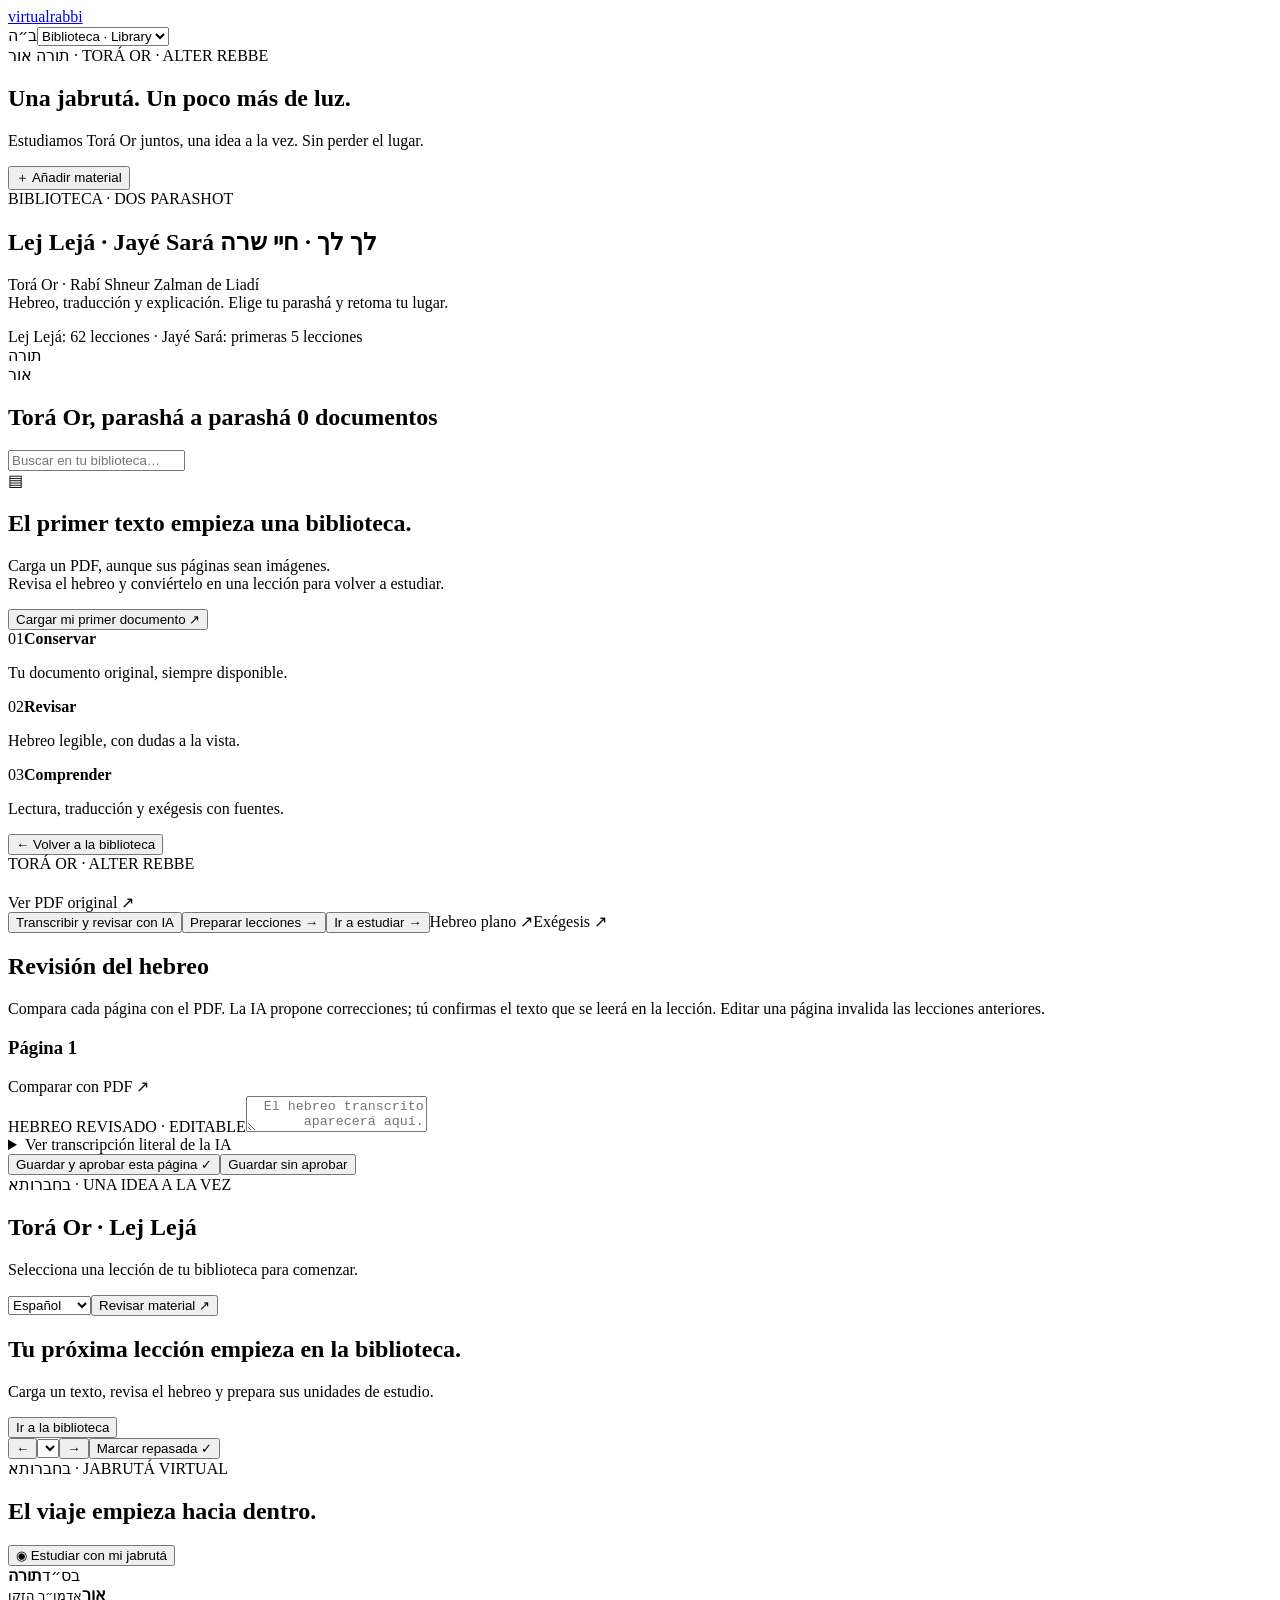
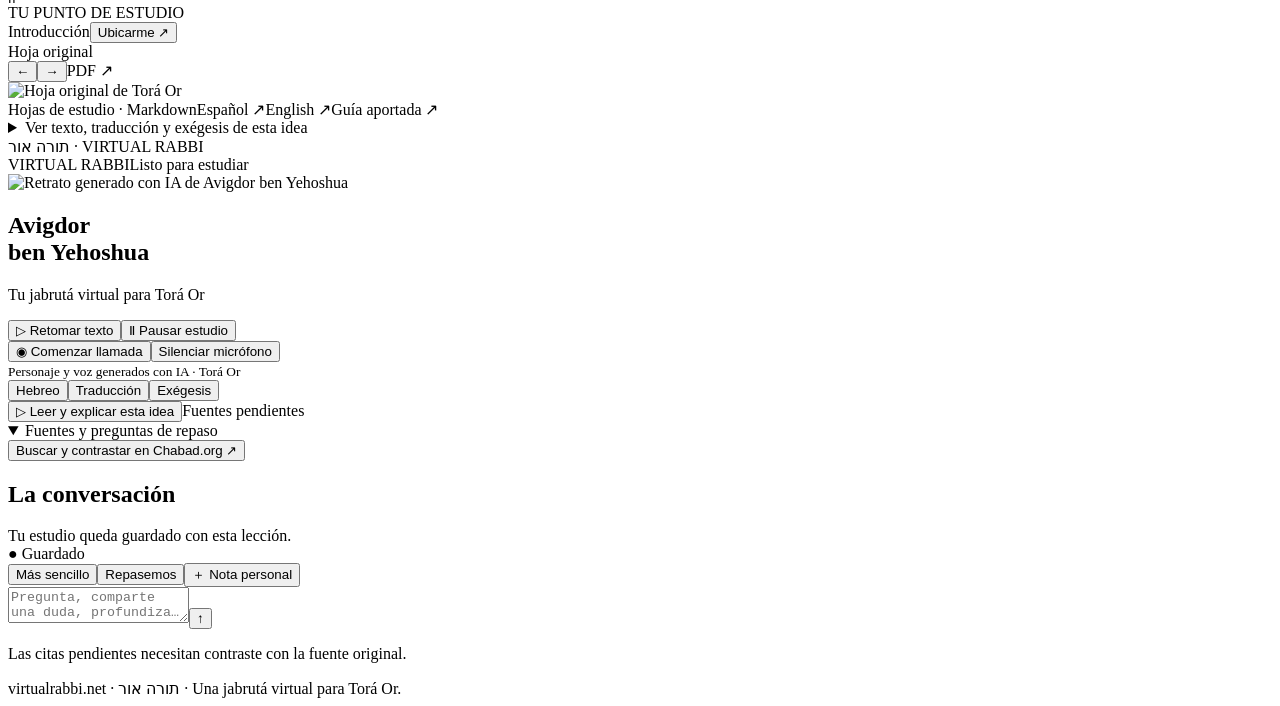
==== web/index.html @ 6c498c5a "Add five Chayei Sarah lessons and resilient continuous voice reading" ====
<!doctype html>
<html lang="es"><head><meta charset="utf-8"><meta name="viewport" content="width=device-width,initial-scale=1"><meta name="theme-color" content="#13253f"><title>Virtual Rabbi · Jabrutá para Torá Or</title><link rel="icon" href="/icon.svg" type="image/svg+xml"><link rel="stylesheet" href="/style.css"><link rel="stylesheet" href="/access.css"><script src="/locale.js"></script><script src="/access.js"></script></head>
<body>

<main>
<header><a class="brand" href="/"><img src="/icon.svg" alt=""><span>virtual<span class="brand-blue">rabbi</span></span></a><div class="header-right"><span lang="he" class="bh">ב״ה</span><select id="parashaSelect" aria-label="Parashá"><option value="">Biblioteca · Library</option></select><span id="languageSlot"></span></div></header>
<section id="libraryView" class="view">
  <div class="page-heading"><div><div class="eyebrow">תורה אור · TORÁ OR · ALTER REBBE</div><h1>Una jabrutá. Un poco más de luz.</h1><p>Estudiamos Torá Or juntos, una idea a la vez. Sin perder el lugar.</p></div><button class="secondary" id="uploadMain">＋ Añadir material</button></div>
  <div class="welcome-card torah-welcome"><div class="mini-orb" aria-hidden="true"></div><div><div class="eyebrow">BIBLIOTECA · DOS PARASHOT</div><h2>Lej Lejá · Jayé Sará <span lang="he" dir="rtl">לך לך · חיי שרה</span></h2><p>Torá Or · Rabí Shneur Zalman de Liadí<br>Hebreo, traducción y explicación. Elige tu parashá y retoma tu lugar.</p><span class="subtle">Lej Lejá: 62 lecciones · Jayé Sará: primeras 5 lecciones</span></div><span class="welcome-he" lang="he" dir="rtl">תורה<br>אור</span></div>
  <div class="section-title"><h2>Torá Or, parashá a parashá <span id="libraryTotal">0 documentos</span></h2><input id="search" type="search" placeholder="Buscar en tu biblioteca…" aria-label="Buscar documentos"></div>
  <div id="documents" class="documents"></div>
  <div class="empty" id="emptyLibrary"><span class="empty-symbol">▤</span><h2>El primer texto empieza una biblioteca.</h2><p>Carga un PDF, aunque sus páginas sean imágenes.<br>Revisa el hebreo y conviértelo en una lección para volver a estudiar.</p><button class="secondary" id="emptyUpload">Cargar mi primer documento <span>↗</span></button></div>
  <div class="workflow"><div><span>01</span><b>Conservar</b><p>Tu documento original, siempre disponible.</p></div><div><span>02</span><b>Revisar</b><p>Hebreo legible, con dudas a la vista.</p></div><div><span>03</span><b>Comprender</b><p>Lectura, traducción y exégesis con fuentes.</p></div></div>
</section>
<section id="documentView" class="view hidden">
  <button class="back-link" id="backLibrary">← Volver a la biblioteca</button>
  <div class="page-heading compact"><div><div class="eyebrow">TORÁ OR · ALTER REBBE</div><h1 id="documentTitle"></h1><p id="documentMeta"></p></div><a class="secondary" id="openPdf" target="_blank">Ver PDF original ↗</a></div>
  <div id="guideSupport" class="notice hidden"></div><div id="docAlert" class="notice hidden" role="status"></div>
  <div class="document-actions"><button class="primary" id="ocrBtn">Transcribir y revisar con IA</button><button class="secondary" id="prepareBtn">Preparar lecciones →</button><button class="secondary" id="openStudyBtn">Ir a estudiar →</button><a id="exportHebrew" class="text-link" target="_blank">Hebreo plano ↗</a><a id="exportExegesis" class="text-link" target="_blank">Exégesis ↗</a></div>
  <div id="reviewArea"><div class="section-title"><h2>Revisión del hebreo</h2><span class="subtle" id="approvalCount"></span></div><p class="helper">Compara cada página con el PDF. La IA propone correcciones; tú confirmas el texto que se leerá en la lección. Editar una página invalida las lecciones anteriores.</p><div class="review-layout"><div id="pageList" class="page-list"></div><div class="review-editor"><div class="review-header"><h3 id="pageTitle">Página 1</h3><a id="pagePdf" target="_blank" class="text-link">Comparar con PDF ↗</a></div><div id="pageWarnings" class="notice"></div><label for="hebrewEdit">HEBREO REVISADO · EDITABLE</label><textarea id="hebrewEdit" lang="he" dir="rtl" placeholder="El hebreo transcrito aparecerá aquí. También puedes pegar una transcripción manual."></textarea><details><summary>Ver transcripción literal de la IA</summary><p id="rawText" lang="he" dir="rtl"></p></details><button id="approveBtn" class="primary">Guardar y aprobar esta página ✓</button><button id="saveReviewBtn" class="secondary">Guardar sin aprobar</button></div></div></div>
</section>
<section id="studyView" class="view hidden">
  <div class="page-heading compact"><div><div class="eyebrow">בחברותא · UNA IDEA A LA VEZ</div><h1 id="studyTitle">Torá Or · Lej Lejá</h1><p id="studySubtitle">Selecciona una lección de tu biblioteca para comenzar.</p></div><div class="study-top-actions"><select id="studyLanguage" aria-label="Idioma de estudio"><option value="es">Español</option><option value="en">English</option><option value="ru">Русский</option><option value="fr">Français</option><option value="he">עברית</option><option value="pt">Português</option></select><button class="text-link" id="studyDocument">Revisar material ↗</button></div></div>
  <div id="noLesson" class="empty"><h2>Tu próxima lección empieza en la biblioteca.</h2><p>Carga un texto, revisa el hebreo y prepara sus unidades de estudio.</p><button class="primary" id="chooseLesson">Ir a la biblioteca</button></div>
  <div id="studyContent" class="hidden">
    <div class="lesson-nav"><button id="prevUnit" class="icon-btn" aria-label="Unidad anterior">←</button><select id="unitSelect" aria-label="Unidad de estudio"></select><button id="nextUnit" class="icon-btn" aria-label="Unidad siguiente">→</button><span id="unitProgress"></span><button id="completeUnit" class="secondary">Marcar repasada ✓</button></div>
    <div class="lesson-intro"><div><span class="eyebrow" lang="he">בחברותא · JABRUTÁ VIRTUAL</span><h2 id="weeklyHeading">El viaje empieza hacia dentro.</h2><p id="lessonIntro"></p><button class="primary begin-study" id="beginStudy">◉ Estudiar con mi jabrutá</button><small id="lessonCoverage"></small></div><div class="torah-book" aria-hidden="true"><div class="book-spine"></div><div class="book-cover"><span>בס״ד</span><strong>תורה<br>אור</strong><i></i><small>אדמו״ר הזקן</small></div></div></div>
    <div class="location-bar"><div><span class="eyebrow" id="locationLabel">TU PUNTO DE ESTUDIO</span><b id="locationReadout"></b><small id="locationBasis"></small></div><span class="phase-chip" id="phaseChip">Introducción</span><button class="text-link" id="editLocation">Ubicarme ↗</button></div>
    <div class="original-viewer"><div class="scan-toolbar"><span id="scanHeading">Hoja original</span><div><button class="icon-btn" id="prevScan" aria-label="Hoja anterior">←</button><span id="scanNumber"></span><button class="icon-btn" id="nextScan" aria-label="Hoja siguiente">→</button><a id="scanPdf" target="_blank" class="text-link">PDF ↗</a></div></div><div class="scan-canvas"><img id="scanImage" alt="Hoja original de Torá Or" loading="lazy"><div id="scanHighlights"></div></div></div>
    <div class="sheet-exports"><span>Hojas de estudio · Markdown</span><a id="sheetEs" target="_blank">Español ↗</a><a id="sheetEn" target="_blank">English ↗</a><a id="guidePdfLink" target="_blank">Guía aportada ↗</a></div>
    <details class="study-text-details"><summary>Ver texto, traducción y exégesis de esta idea</summary><div id="studyTextTarget"></div></details>
    <section id="callDialog" class="call-dialog inline-study"><div class="call-dialog-header"><span class="eyebrow" lang="he">תורה אור · VIRTUAL RABBI</span><b id="callLocation"></b></div><div class="study-grid"><div class="reading-column">
      <div class="teacher-card"><div class="teacher-top"><span class="eyebrow">VIRTUAL RABBI</span><span id="callState" role="status">Listo para estudiar</span></div><div class="orb-stage"><img class="rabbi-portrait" src="/rabbi-portrait.png" alt="Retrato generado con IA de Avigdor ben Yehoshua"></div><h2>Avigdor <br>ben Yehoshua</h2><p id="teacherTagline">Tu jabrutá virtual para Torá Or</p><div class="lesson-phase-controls"><button id="resumeLesson">▷ Retomar texto</button><button id="pauseLesson">Ⅱ Pausar estudio</button></div><div class="call-controls"><button class="call-button" id="callBtn">◉ Comenzar llamada</button><button class="mute-button hidden" id="muteBtn">Silenciar micrófono</button></div><small>Personaje y voz generados con IA · Torá Or</small></div>
      <article class="text-card"><div class="tab-row"><button data-tab="hebrew" class="selected">Hebreo</button><button data-tab="translation">Traducción</button><button data-tab="explanation">Exégesis</button></div><div id="unitBody"></div><div class="reading-actions"><button class="text-link" id="readUnit">▷ Leer y explicar esta idea</button><span id="sourceBadge">Fuentes pendientes</span></div></article>
      <details class="sources-card" open><summary>Fuentes y preguntas de repaso</summary><div id="sources"></div><button id="researchBtn" class="secondary">Buscar y contrastar en Chabad.org ↗</button></details>
    </div><div class="chat-panel"><div class="chat-heading"><div><h2>La conversación</h2><span>Tu estudio queda guardado con esta lección.</span></div><span class="save-mark" id="saveState">● Guardado</span></div><div id="chatLog" class="chat-log" role="log" aria-live="polite"></div><div class="quick-prompts"><button data-prompt="Explica esta idea con palabras más sencillas y un ejemplo.">Más sencillo</button><button data-prompt="Hazme una pregunta de repaso sobre esta unidad, sin darme todavía la respuesta.">Repasemos</button><button id="noteBtn">＋ Nota personal</button></div><form id="chatForm"><textarea id="chatInput" rows="2" placeholder="Pregunta, comparte una duda, profundiza…" aria-label="Mensaje al rabino virtual"></textarea><button type="submit" aria-label="Enviar mensaje">↑</button></form><p class="chat-footnote">Las citas pendientes necesitan contraste con la fuente original.</p></div></div></section>
  </div>
</section>
<footer>virtualrabbi.net <span>·</span> תורה אור <span>·</span> Una jabrutá virtual para Torá Or.</footer>
</main>
<dialog id="uploadDialog"><form id="uploadForm"><button type="button" class="close-dialog" data-close="uploadDialog" aria-label="Cerrar">×</button><div class="eyebrow">AMPLÍA TU BIBLIOTECA</div><h2>Un nuevo texto para estudiar.</h2><p>Conservamos el original en este Mac. Al transcribirlo, sus páginas se envían a OpenAI para leerlas con IA.</p><label class="file-drop" id="dropZone"><span>＋</span><strong>Selecciona o arrastra tu PDF</strong><small id="fileLabel">PDF con texto o imágenes · hasta 30 MB · 150 páginas</small><input type="file" id="pdfFile" accept="application/pdf,.pdf" required></label><label>Título del documento<input id="uploadTitle" placeholder="Por ejemplo: Tanya · Capítulo 3"></label><label>Autor u obra <span class="subtle">(opcional)</span><input id="uploadAuthor" placeholder="Alter Rebbe · Likutei Amarim"></label><button type="submit" class="primary full" id="uploadSubmit">Guardar en la biblioteca →</button><p id="uploadError" class="error-text" role="alert"></p></form></dialog>

<dialog id="locationDialog"><button class="close-dialog" data-close="locationDialog" aria-label="Cerrar">×</button><h2>Tu lugar en el texto.</h2><p>Puedes guardar cualquier página, columna y línea. La lectura guiada sólo comienza donde ya existe texto preparado.</p><form id="locationForm"><label>Página del PDF<input type="number" id="locationPage" min="1" required></label><label>Columna<select id="locationColumn"><option value="right">Derecha / Right · ימין</option><option value="left">Izquierda / Left · שמאל</option><option value="single">Única / Single</option></select></label><label>Línea<input type="number" id="locationLine" min="1" max="250" required></label><p class="helper">En esta primera entrega, las líneas se cuentan desde el comienzo del maamar en cada columna. La numeración no incluye el discurso anterior.</p><button type="submit" class="primary">Guardar mi lugar</button></form></dialog><dialog id="noteDialog"><button class="close-dialog" data-close="noteDialog" aria-label="Cerrar">×</button><h2>Una idea para conservar.</h2><form id="noteForm"><label>Nota personal<textarea id="noteInput" rows="6" required placeholder="Lo que comprendiste, una conexión, una pregunta…"></textarea></label><button class="primary" type="submit">Guardar nota</button></form></dialog>
<div id="toast" role="status" class="hidden"></div><audio id="remoteAudio" autoplay></audio>
<script src="/app.js" defer></script></body></html>
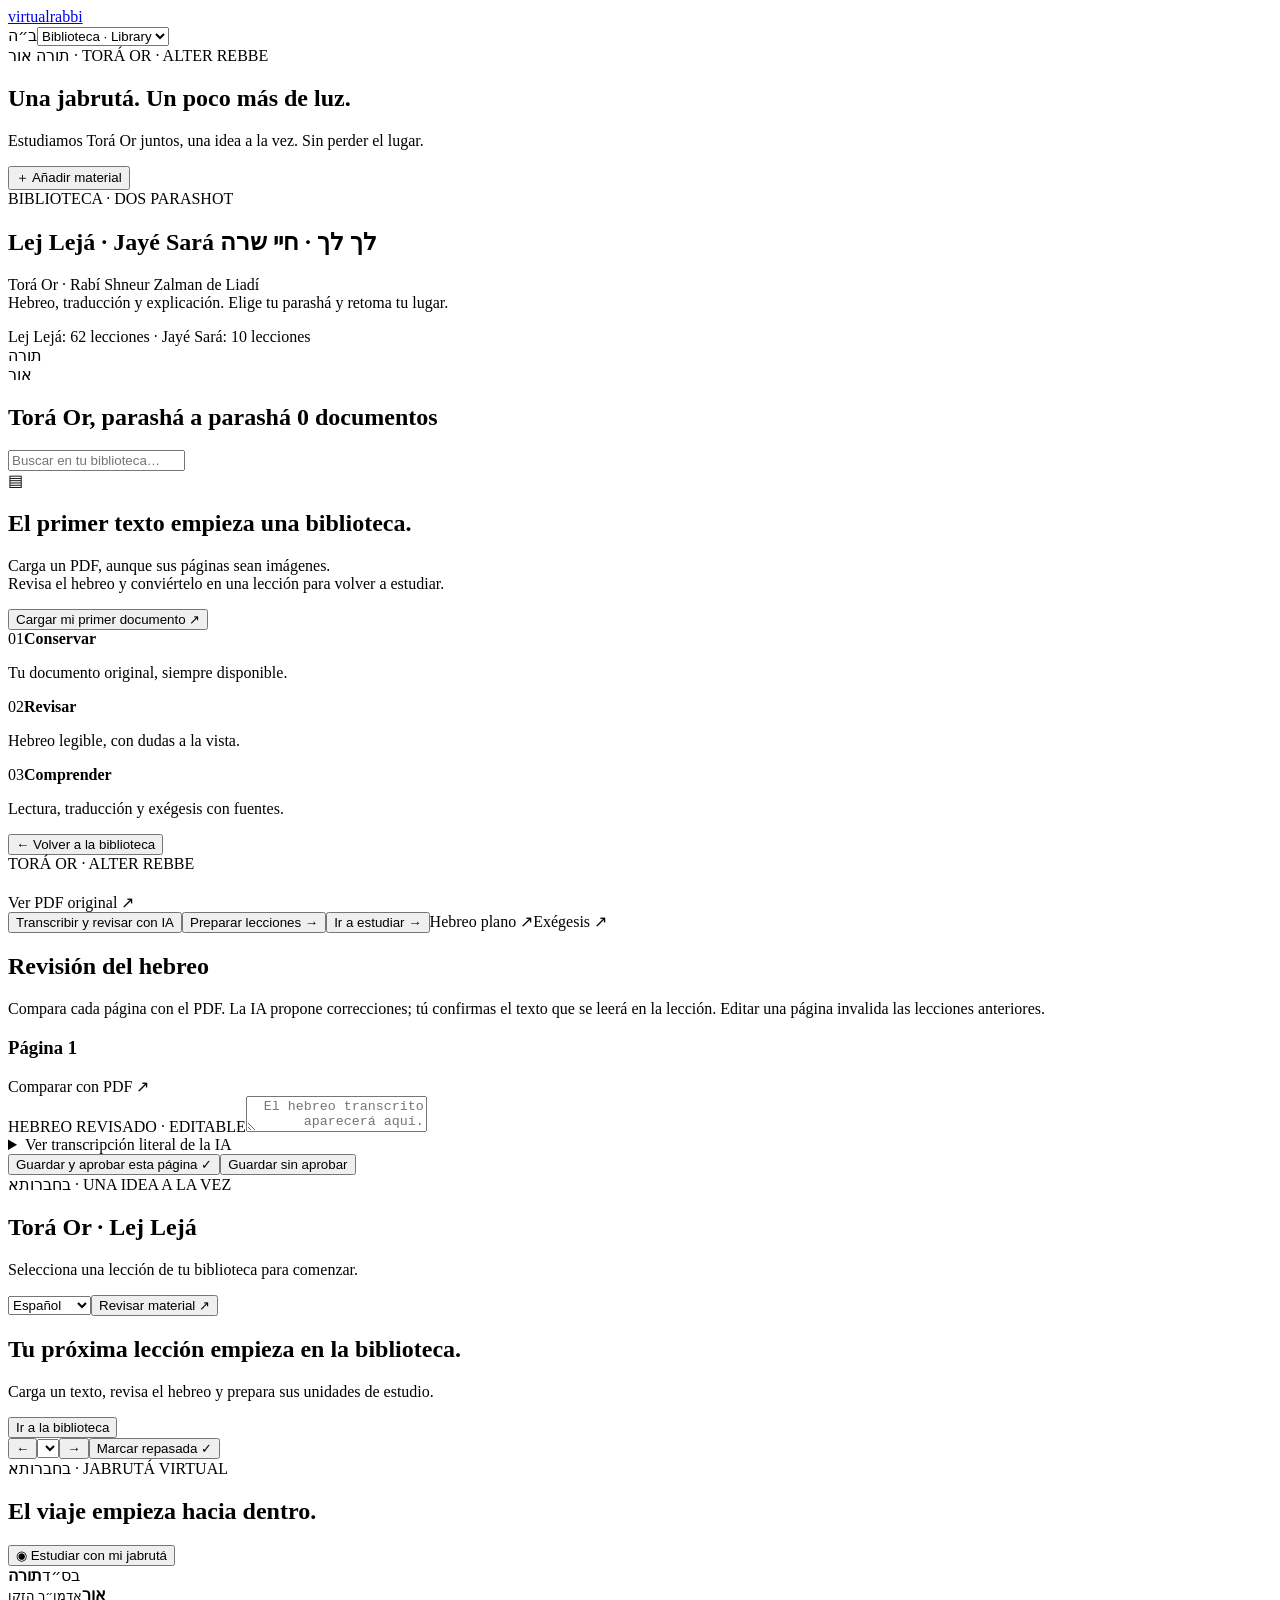
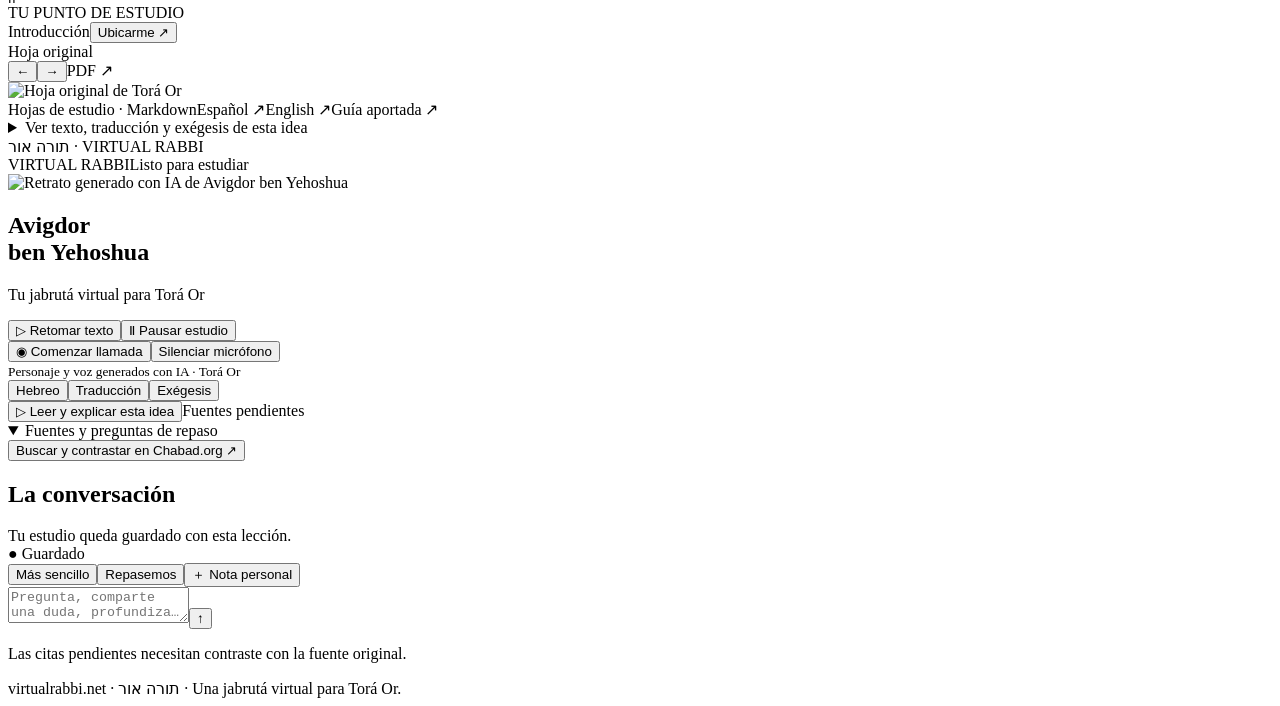
==== commit 118128cd: "Add Chayei Sarah lessons 6–10 with bilingual study and continuous progression" ====
--- a/web/index.html
+++ b/web/index.html
@@ -6,7 +6,7 @@
 <header><a class="brand" href="/"><img src="/icon.svg" alt=""><span>virtual<span class="brand-blue">rabbi</span></span></a><div class="header-right"><span lang="he" class="bh">ב״ה</span><select id="parashaSelect" aria-label="Parashá"><option value="">Biblioteca · Library</option></select><span id="languageSlot"></span></div></header>
 <section id="libraryView" class="view">
   <div class="page-heading"><div><div class="eyebrow">תורה אור · TORÁ OR · ALTER REBBE</div><h1>Una jabrutá. Un poco más de luz.</h1><p>Estudiamos Torá Or juntos, una idea a la vez. Sin perder el lugar.</p></div><button class="secondary" id="uploadMain">＋ Añadir material</button></div>
-  <div class="welcome-card torah-welcome"><div class="mini-orb" aria-hidden="true"></div><div><div class="eyebrow">BIBLIOTECA · DOS PARASHOT</div><h2>Lej Lejá · Jayé Sará <span lang="he" dir="rtl">לך לך · חיי שרה</span></h2><p>Torá Or · Rabí Shneur Zalman de Liadí<br>Hebreo, traducción y explicación. Elige tu parashá y retoma tu lugar.</p><span class="subtle">Lej Lejá: 62 lecciones · Jayé Sará: primeras 5 lecciones</span></div><span class="welcome-he" lang="he" dir="rtl">תורה<br>אור</span></div>
+  <div class="welcome-card torah-welcome"><div class="mini-orb" aria-hidden="true"></div><div><div class="eyebrow">BIBLIOTECA · DOS PARASHOT</div><h2>Lej Lejá · Jayé Sará <span lang="he" dir="rtl">לך לך · חיי שרה</span></h2><p>Torá Or · Rabí Shneur Zalman de Liadí<br>Hebreo, traducción y explicación. Elige tu parashá y retoma tu lugar.</p><span class="subtle">Lej Lejá: 62 lecciones · Jayé Sará: 10 lecciones</span></div><span class="welcome-he" lang="he" dir="rtl">תורה<br>אור</span></div>
   <div class="section-title"><h2>Torá Or, parashá a parashá <span id="libraryTotal">0 documentos</span></h2><input id="search" type="search" placeholder="Buscar en tu biblioteca…" aria-label="Buscar documentos"></div>
   <div id="documents" class="documents"></div>
   <div class="empty" id="emptyLibrary"><span class="empty-symbol">▤</span><h2>El primer texto empieza una biblioteca.</h2><p>Carga un PDF, aunque sus páginas sean imágenes.<br>Revisa el hebreo y conviértelo en una lección para volver a estudiar.</p><button class="secondary" id="emptyUpload">Cargar mi primer documento <span>↗</span></button></div>
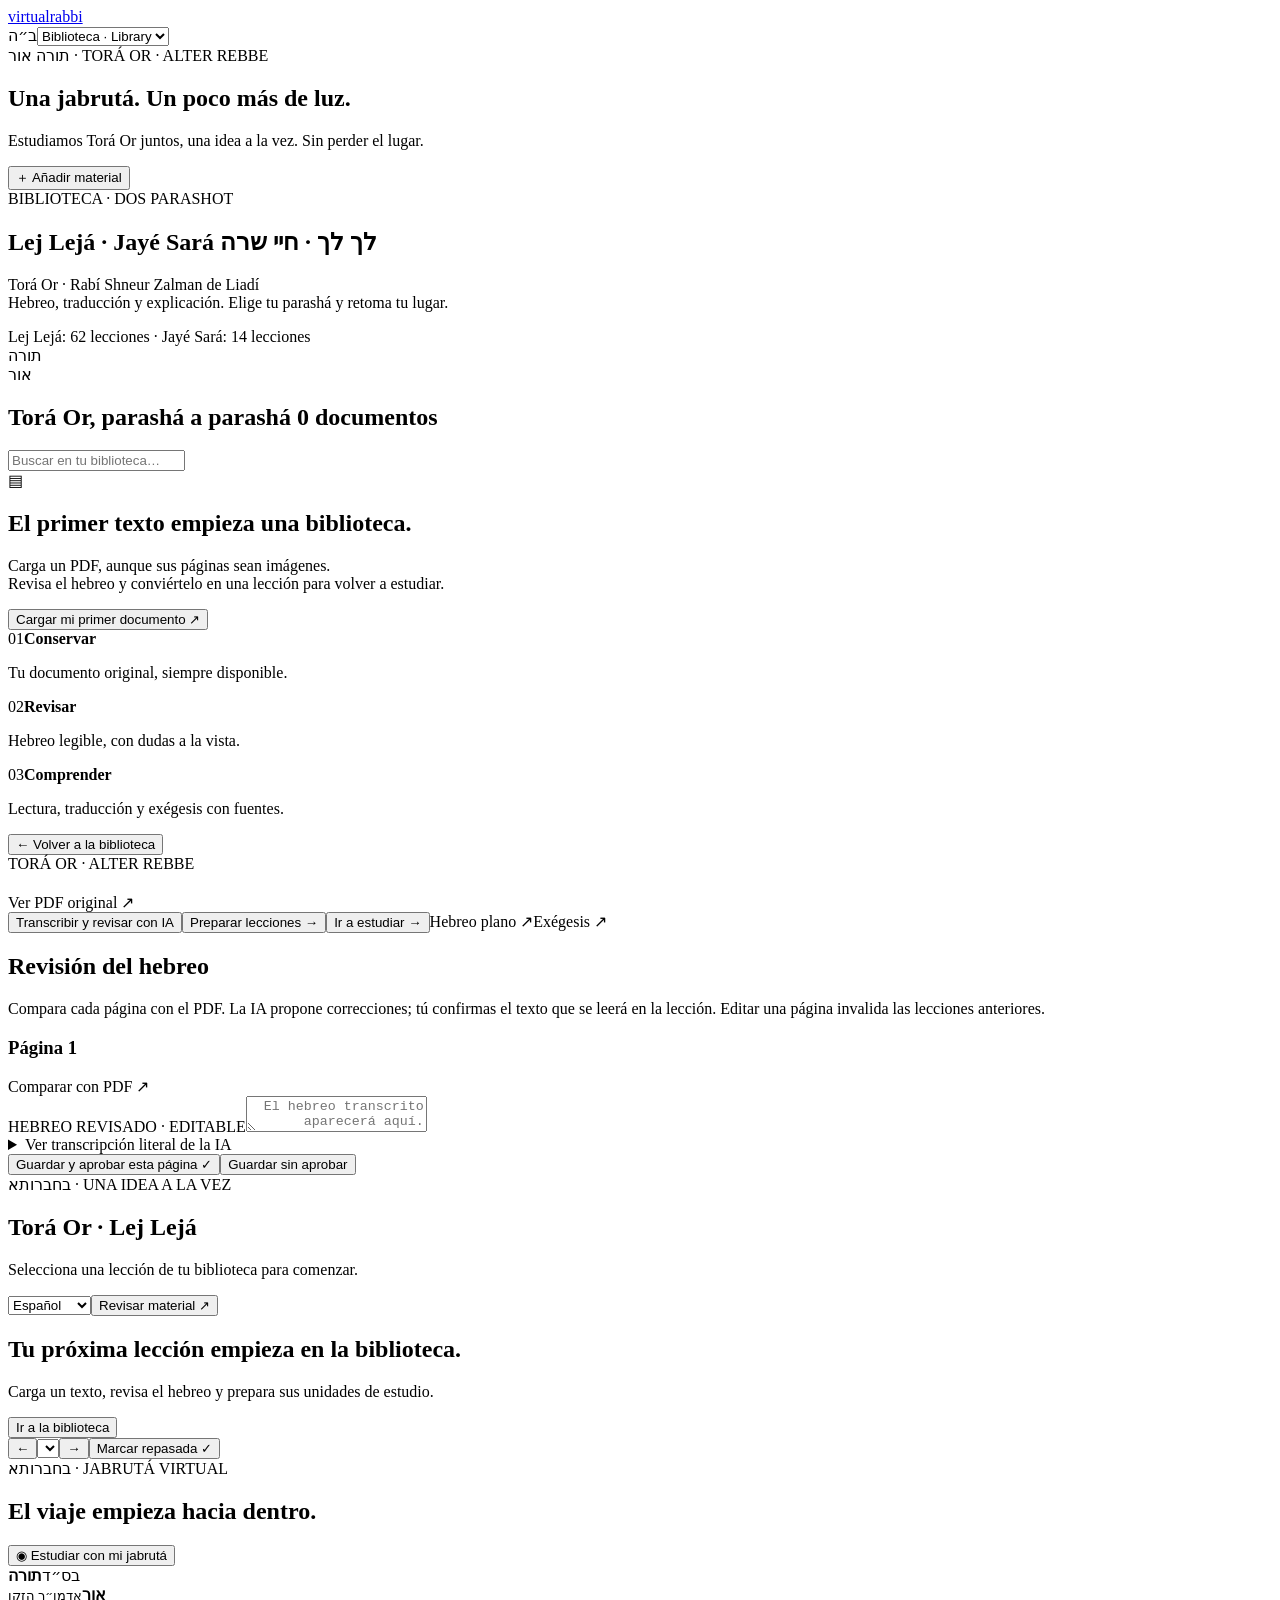
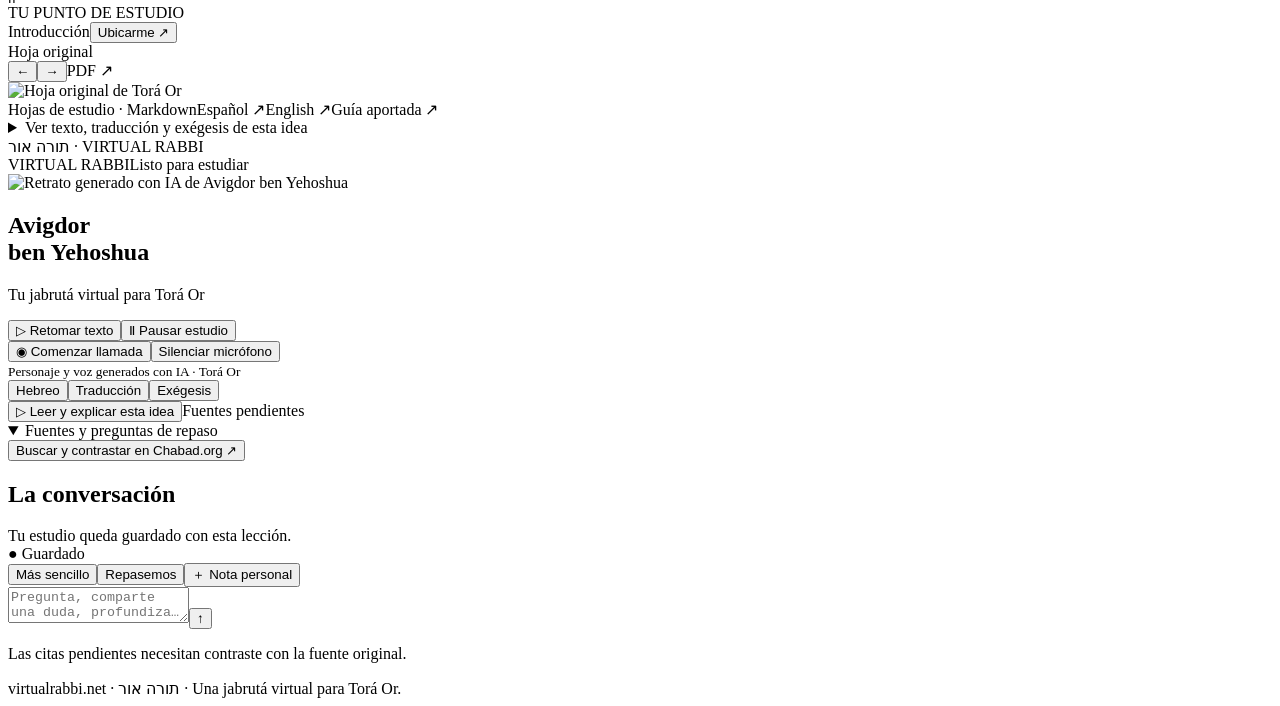
==== commit d8eda657: "Complete first Chayei Sarah discourse through lesson 14" ====
--- a/web/index.html
+++ b/web/index.html
@@ -6,7 +6,7 @@
 <header><a class="brand" href="/"><img src="/icon.svg" alt=""><span>virtual<span class="brand-blue">rabbi</span></span></a><div class="header-right"><span lang="he" class="bh">ב״ה</span><select id="parashaSelect" aria-label="Parashá"><option value="">Biblioteca · Library</option></select><span id="languageSlot"></span></div></header>
 <section id="libraryView" class="view">
   <div class="page-heading"><div><div class="eyebrow">תורה אור · TORÁ OR · ALTER REBBE</div><h1>Una jabrutá. Un poco más de luz.</h1><p>Estudiamos Torá Or juntos, una idea a la vez. Sin perder el lugar.</p></div><button class="secondary" id="uploadMain">＋ Añadir material</button></div>
-  <div class="welcome-card torah-welcome"><div class="mini-orb" aria-hidden="true"></div><div><div class="eyebrow">BIBLIOTECA · DOS PARASHOT</div><h2>Lej Lejá · Jayé Sará <span lang="he" dir="rtl">לך לך · חיי שרה</span></h2><p>Torá Or · Rabí Shneur Zalman de Liadí<br>Hebreo, traducción y explicación. Elige tu parashá y retoma tu lugar.</p><span class="subtle">Lej Lejá: 62 lecciones · Jayé Sará: 10 lecciones</span></div><span class="welcome-he" lang="he" dir="rtl">תורה<br>אור</span></div>
+  <div class="welcome-card torah-welcome"><div class="mini-orb" aria-hidden="true"></div><div><div class="eyebrow">BIBLIOTECA · DOS PARASHOT</div><h2>Lej Lejá · Jayé Sará <span lang="he" dir="rtl">לך לך · חיי שרה</span></h2><p>Torá Or · Rabí Shneur Zalman de Liadí<br>Hebreo, traducción y explicación. Elige tu parashá y retoma tu lugar.</p><span class="subtle">Lej Lejá: 62 lecciones · Jayé Sará: 14 lecciones</span></div><span class="welcome-he" lang="he" dir="rtl">תורה<br>אור</span></div>
   <div class="section-title"><h2>Torá Or, parashá a parashá <span id="libraryTotal">0 documentos</span></h2><input id="search" type="search" placeholder="Buscar en tu biblioteca…" aria-label="Buscar documentos"></div>
   <div id="documents" class="documents"></div>
   <div class="empty" id="emptyLibrary"><span class="empty-symbol">▤</span><h2>El primer texto empieza una biblioteca.</h2><p>Carga un PDF, aunque sus páginas sean imágenes.<br>Revisa el hebreo y conviértelo en una lección para volver a estudiar.</p><button class="secondary" id="emptyUpload">Cargar mi primer documento <span>↗</span></button></div>
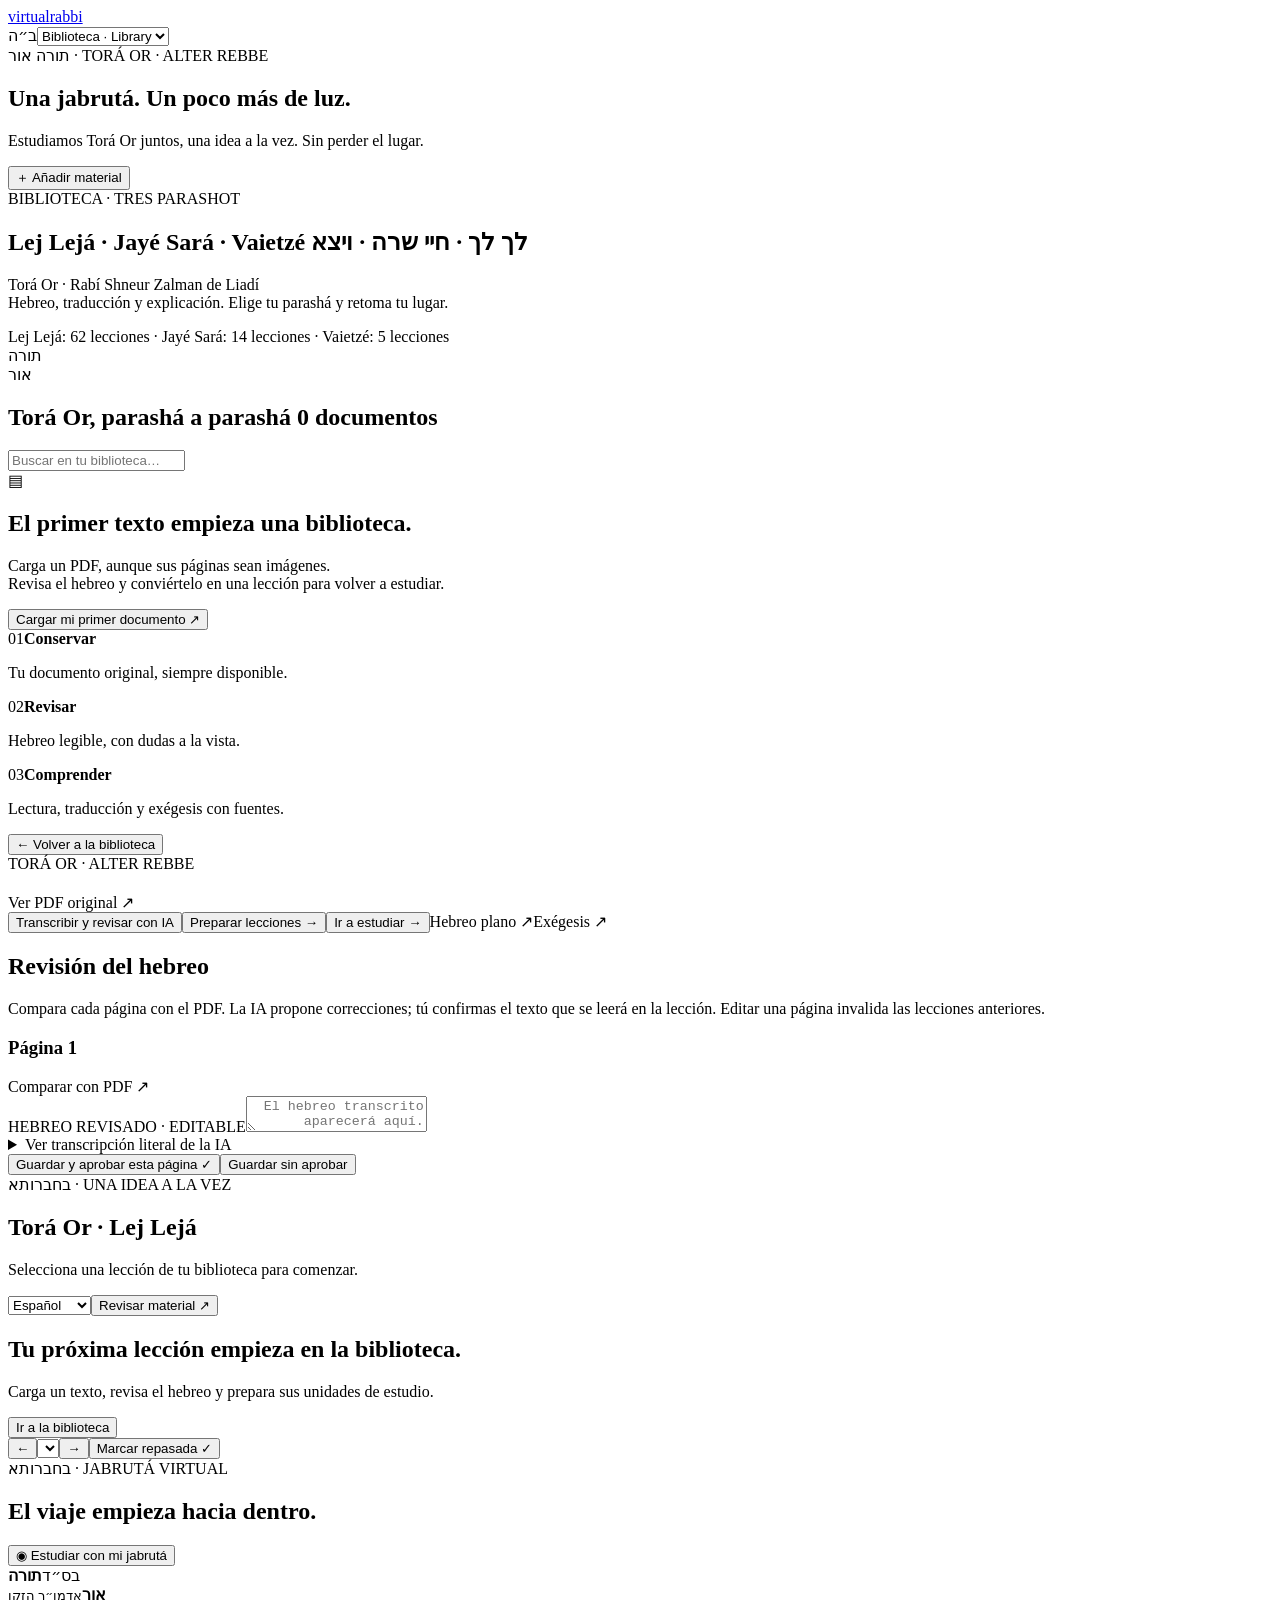
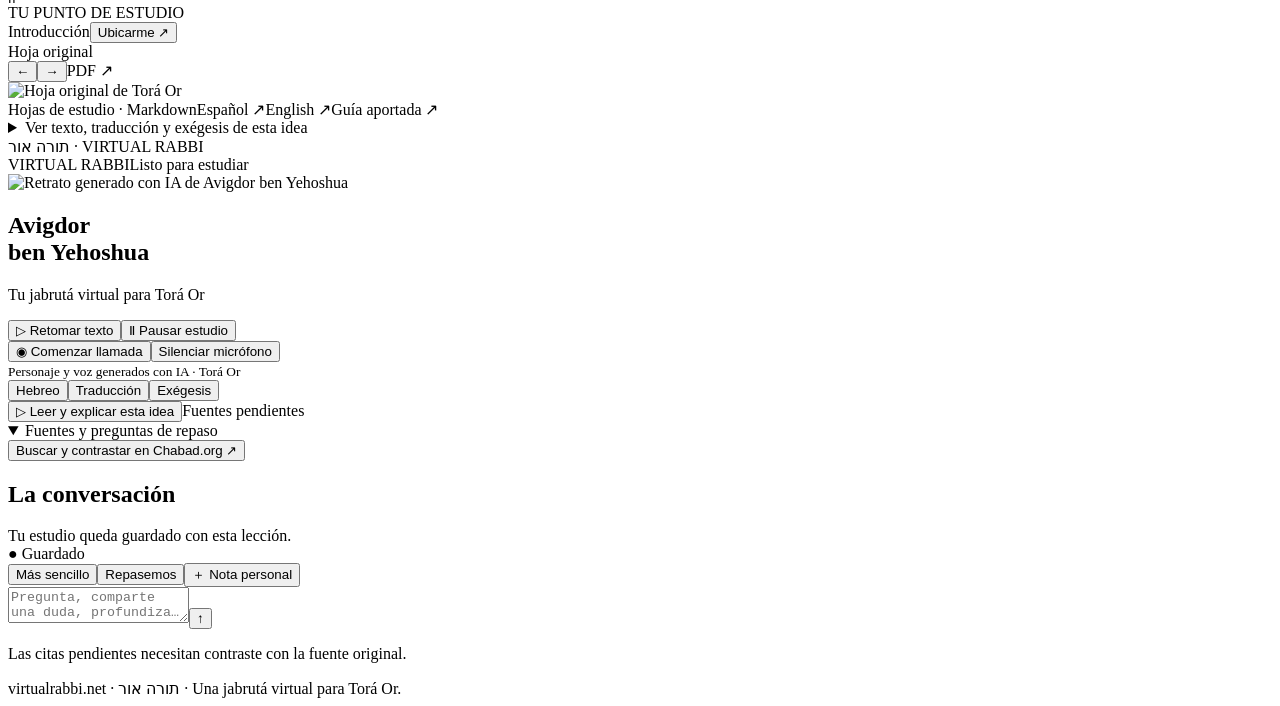
==== commit 6cbecc8b: "Publish the first five Vaietze study lessons" ====
--- a/web/index.html
+++ b/web/index.html
@@ -6,7 +6,7 @@
 <header><a class="brand" href="/"><img src="/icon.svg" alt=""><span>virtual<span class="brand-blue">rabbi</span></span></a><div class="header-right"><span lang="he" class="bh">ב״ה</span><select id="parashaSelect" aria-label="Parashá"><option value="">Biblioteca · Library</option></select><span id="languageSlot"></span></div></header>
 <section id="libraryView" class="view">
   <div class="page-heading"><div><div class="eyebrow">תורה אור · TORÁ OR · ALTER REBBE</div><h1>Una jabrutá. Un poco más de luz.</h1><p>Estudiamos Torá Or juntos, una idea a la vez. Sin perder el lugar.</p></div><button class="secondary" id="uploadMain">＋ Añadir material</button></div>
-  <div class="welcome-card torah-welcome"><div class="mini-orb" aria-hidden="true"></div><div><div class="eyebrow">BIBLIOTECA · DOS PARASHOT</div><h2>Lej Lejá · Jayé Sará <span lang="he" dir="rtl">לך לך · חיי שרה</span></h2><p>Torá Or · Rabí Shneur Zalman de Liadí<br>Hebreo, traducción y explicación. Elige tu parashá y retoma tu lugar.</p><span class="subtle">Lej Lejá: 62 lecciones · Jayé Sará: 14 lecciones</span></div><span class="welcome-he" lang="he" dir="rtl">תורה<br>אור</span></div>
+  <div class="welcome-card torah-welcome"><div class="mini-orb" aria-hidden="true"></div><div><div class="eyebrow">BIBLIOTECA · TRES PARASHOT</div><h2>Lej Lejá · Jayé Sará · Vaietzé <span lang="he" dir="rtl">לך לך · חיי שרה · ויצא</span></h2><p>Torá Or · Rabí Shneur Zalman de Liadí<br>Hebreo, traducción y explicación. Elige tu parashá y retoma tu lugar.</p><span class="subtle">Lej Lejá: 62 lecciones · Jayé Sará: 14 lecciones · Vaietzé: 5 lecciones</span></div><span class="welcome-he" lang="he" dir="rtl">תורה<br>אור</span></div>
   <div class="section-title"><h2>Torá Or, parashá a parashá <span id="libraryTotal">0 documentos</span></h2><input id="search" type="search" placeholder="Buscar en tu biblioteca…" aria-label="Buscar documentos"></div>
   <div id="documents" class="documents"></div>
   <div class="empty" id="emptyLibrary"><span class="empty-symbol">▤</span><h2>El primer texto empieza una biblioteca.</h2><p>Carga un PDF, aunque sus páginas sean imágenes.<br>Revisa el hebreo y conviértelo en una lección para volver a estudiar.</p><button class="secondary" id="emptyUpload">Cargar mi primer documento <span>↗</span></button></div>
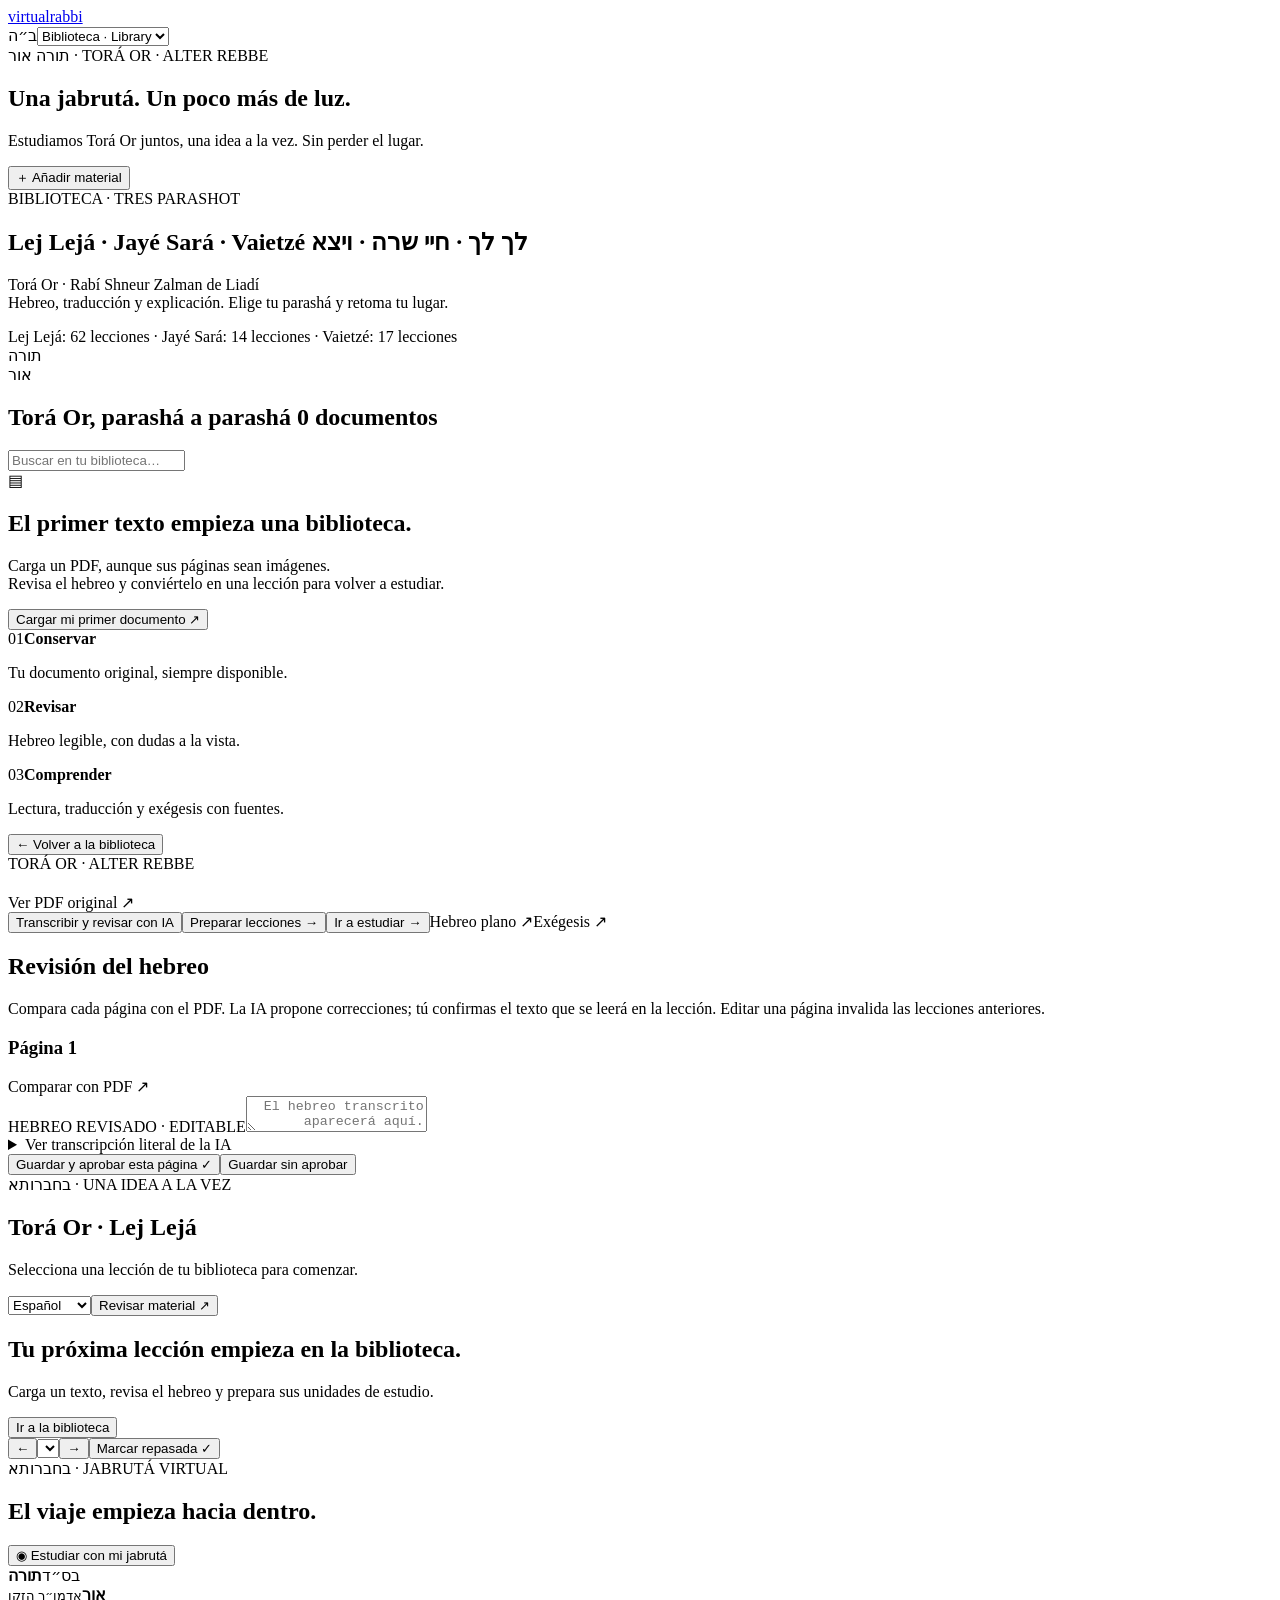
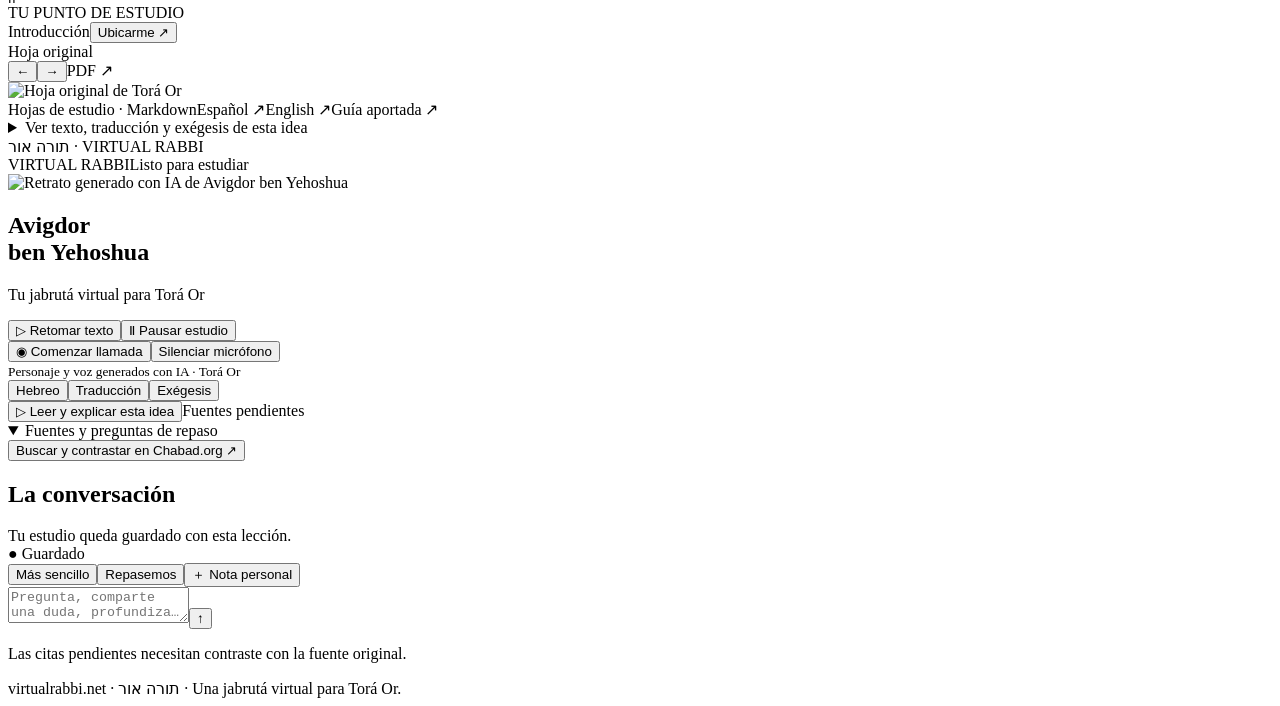
==== commit b4e042d8: "Complete the supplied Vaietze study sheet" ====
--- a/web/index.html
+++ b/web/index.html
@@ -6,7 +6,7 @@
 <header><a class="brand" href="/"><img src="/icon.svg" alt=""><span>virtual<span class="brand-blue">rabbi</span></span></a><div class="header-right"><span lang="he" class="bh">ב״ה</span><select id="parashaSelect" aria-label="Parashá"><option value="">Biblioteca · Library</option></select><span id="languageSlot"></span></div></header>
 <section id="libraryView" class="view">
   <div class="page-heading"><div><div class="eyebrow">תורה אור · TORÁ OR · ALTER REBBE</div><h1>Una jabrutá. Un poco más de luz.</h1><p>Estudiamos Torá Or juntos, una idea a la vez. Sin perder el lugar.</p></div><button class="secondary" id="uploadMain">＋ Añadir material</button></div>
-  <div class="welcome-card torah-welcome"><div class="mini-orb" aria-hidden="true"></div><div><div class="eyebrow">BIBLIOTECA · TRES PARASHOT</div><h2>Lej Lejá · Jayé Sará · Vaietzé <span lang="he" dir="rtl">לך לך · חיי שרה · ויצא</span></h2><p>Torá Or · Rabí Shneur Zalman de Liadí<br>Hebreo, traducción y explicación. Elige tu parashá y retoma tu lugar.</p><span class="subtle">Lej Lejá: 62 lecciones · Jayé Sará: 14 lecciones · Vaietzé: 5 lecciones</span></div><span class="welcome-he" lang="he" dir="rtl">תורה<br>אור</span></div>
+  <div class="welcome-card torah-welcome"><div class="mini-orb" aria-hidden="true"></div><div><div class="eyebrow">BIBLIOTECA · TRES PARASHOT</div><h2>Lej Lejá · Jayé Sará · Vaietzé <span lang="he" dir="rtl">לך לך · חיי שרה · ויצא</span></h2><p>Torá Or · Rabí Shneur Zalman de Liadí<br>Hebreo, traducción y explicación. Elige tu parashá y retoma tu lugar.</p><span class="subtle">Lej Lejá: 62 lecciones · Jayé Sará: 14 lecciones · Vaietzé: 17 lecciones</span></div><span class="welcome-he" lang="he" dir="rtl">תורה<br>אור</span></div>
   <div class="section-title"><h2>Torá Or, parashá a parashá <span id="libraryTotal">0 documentos</span></h2><input id="search" type="search" placeholder="Buscar en tu biblioteca…" aria-label="Buscar documentos"></div>
   <div id="documents" class="documents"></div>
   <div class="empty" id="emptyLibrary"><span class="empty-symbol">▤</span><h2>El primer texto empieza una biblioteca.</h2><p>Carga un PDF, aunque sus páginas sean imágenes.<br>Revisa el hebreo y conviértelo en una lección para volver a estudiar.</p><button class="secondary" id="emptyUpload">Cargar mi primer documento <span>↗</span></button></div>
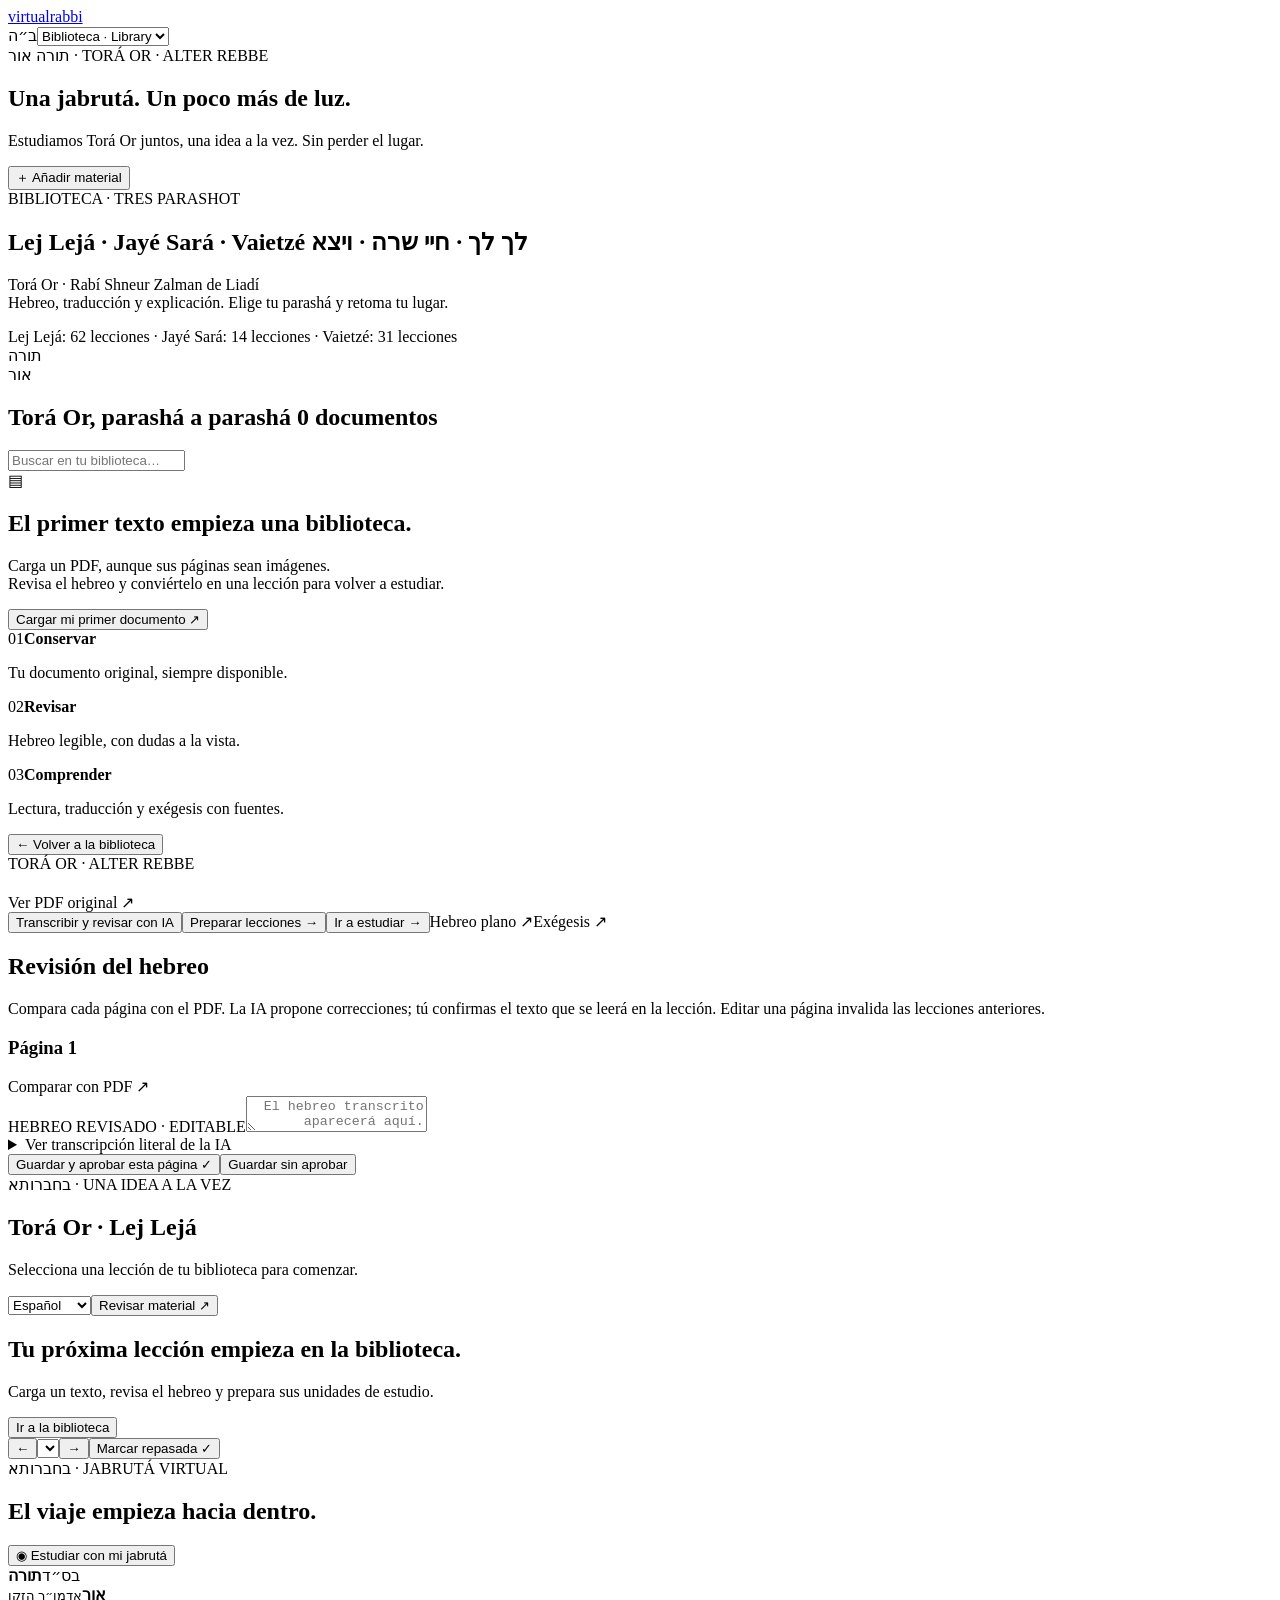
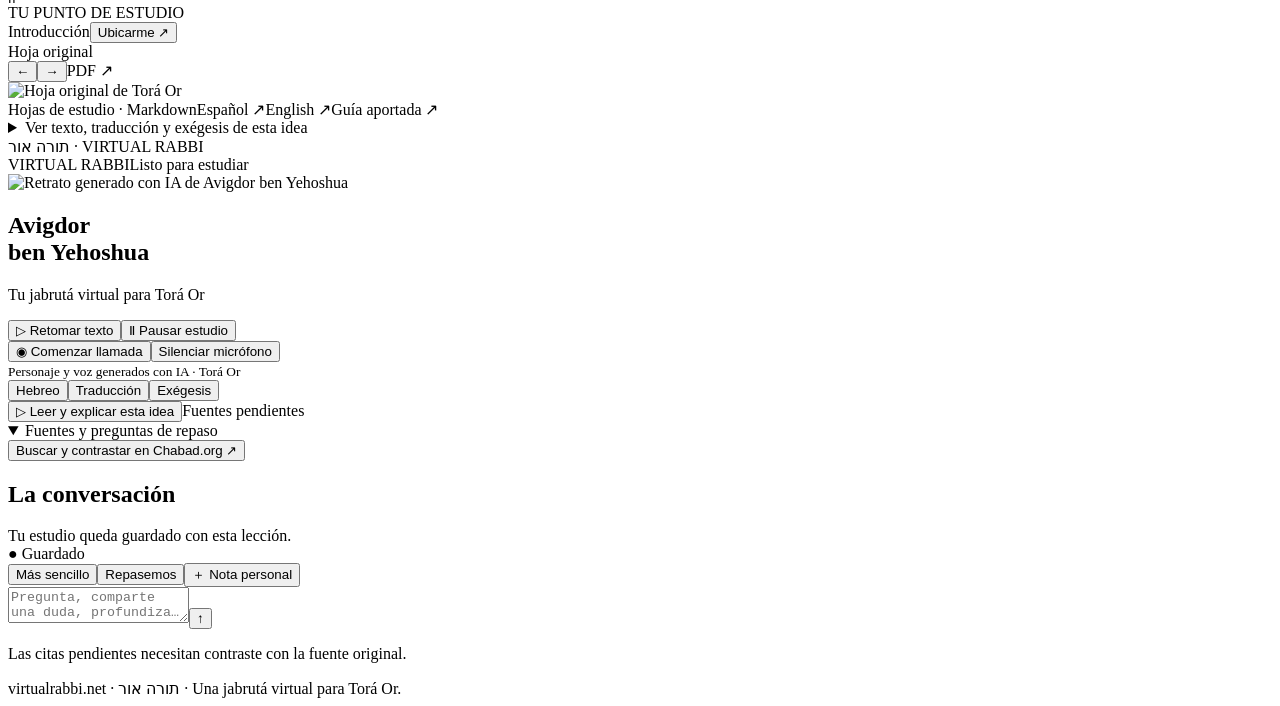
==== commit d19e7f79: "Complete the first Vaietze discourse on the next study sheet" ====
--- a/web/index.html
+++ b/web/index.html
@@ -6,7 +6,7 @@
 <header><a class="brand" href="/"><img src="/icon.svg" alt=""><span>virtual<span class="brand-blue">rabbi</span></span></a><div class="header-right"><span lang="he" class="bh">ב״ה</span><select id="parashaSelect" aria-label="Parashá"><option value="">Biblioteca · Library</option></select><span id="languageSlot"></span></div></header>
 <section id="libraryView" class="view">
   <div class="page-heading"><div><div class="eyebrow">תורה אור · TORÁ OR · ALTER REBBE</div><h1>Una jabrutá. Un poco más de luz.</h1><p>Estudiamos Torá Or juntos, una idea a la vez. Sin perder el lugar.</p></div><button class="secondary" id="uploadMain">＋ Añadir material</button></div>
-  <div class="welcome-card torah-welcome"><div class="mini-orb" aria-hidden="true"></div><div><div class="eyebrow">BIBLIOTECA · TRES PARASHOT</div><h2>Lej Lejá · Jayé Sará · Vaietzé <span lang="he" dir="rtl">לך לך · חיי שרה · ויצא</span></h2><p>Torá Or · Rabí Shneur Zalman de Liadí<br>Hebreo, traducción y explicación. Elige tu parashá y retoma tu lugar.</p><span class="subtle">Lej Lejá: 62 lecciones · Jayé Sará: 14 lecciones · Vaietzé: 17 lecciones</span></div><span class="welcome-he" lang="he" dir="rtl">תורה<br>אור</span></div>
+  <div class="welcome-card torah-welcome"><div class="mini-orb" aria-hidden="true"></div><div><div class="eyebrow">BIBLIOTECA · TRES PARASHOT</div><h2>Lej Lejá · Jayé Sará · Vaietzé <span lang="he" dir="rtl">לך לך · חיי שרה · ויצא</span></h2><p>Torá Or · Rabí Shneur Zalman de Liadí<br>Hebreo, traducción y explicación. Elige tu parashá y retoma tu lugar.</p><span class="subtle">Lej Lejá: 62 lecciones · Jayé Sará: 14 lecciones · Vaietzé: 31 lecciones</span></div><span class="welcome-he" lang="he" dir="rtl">תורה<br>אור</span></div>
   <div class="section-title"><h2>Torá Or, parashá a parashá <span id="libraryTotal">0 documentos</span></h2><input id="search" type="search" placeholder="Buscar en tu biblioteca…" aria-label="Buscar documentos"></div>
   <div id="documents" class="documents"></div>
   <div class="empty" id="emptyLibrary"><span class="empty-symbol">▤</span><h2>El primer texto empieza una biblioteca.</h2><p>Carga un PDF, aunque sus páginas sean imágenes.<br>Revisa el hebreo y conviértelo en una lección para volver a estudiar.</p><button class="secondary" id="emptyUpload">Cargar mi primer documento <span>↗</span></button></div>
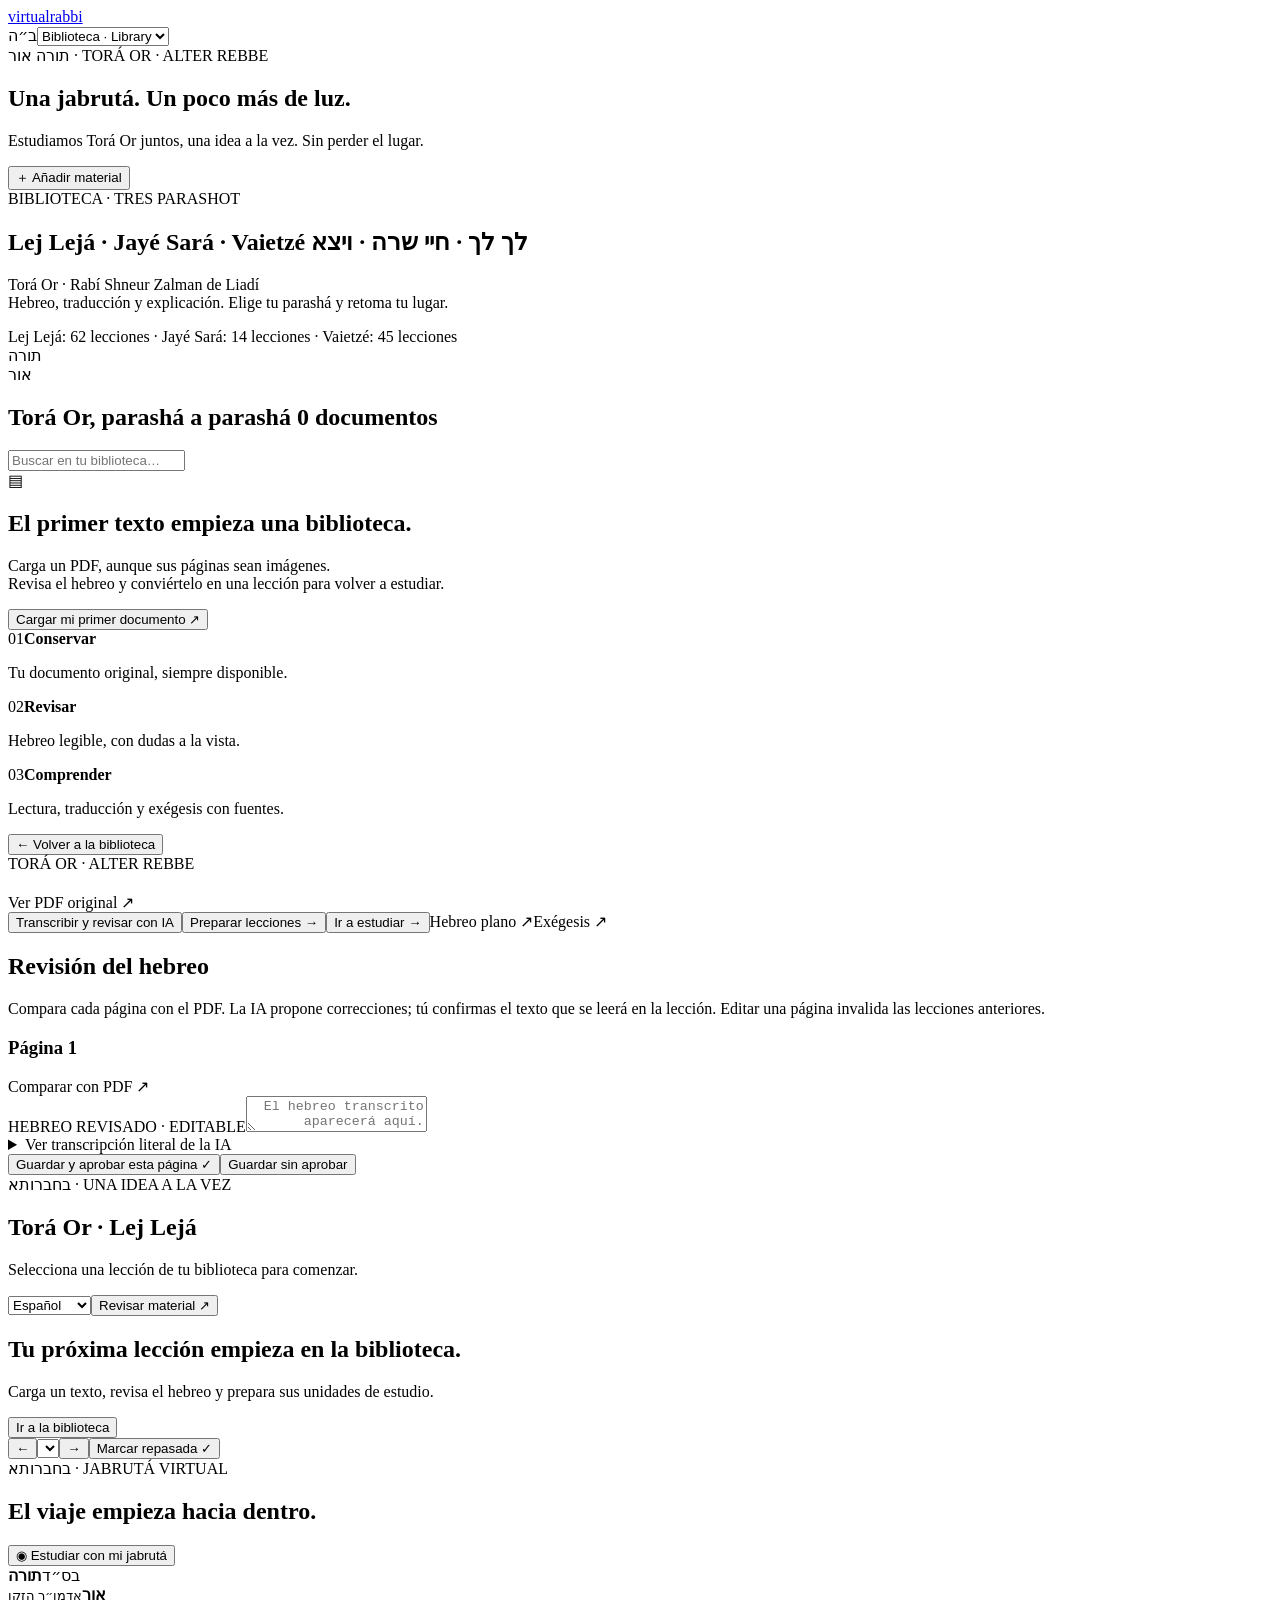
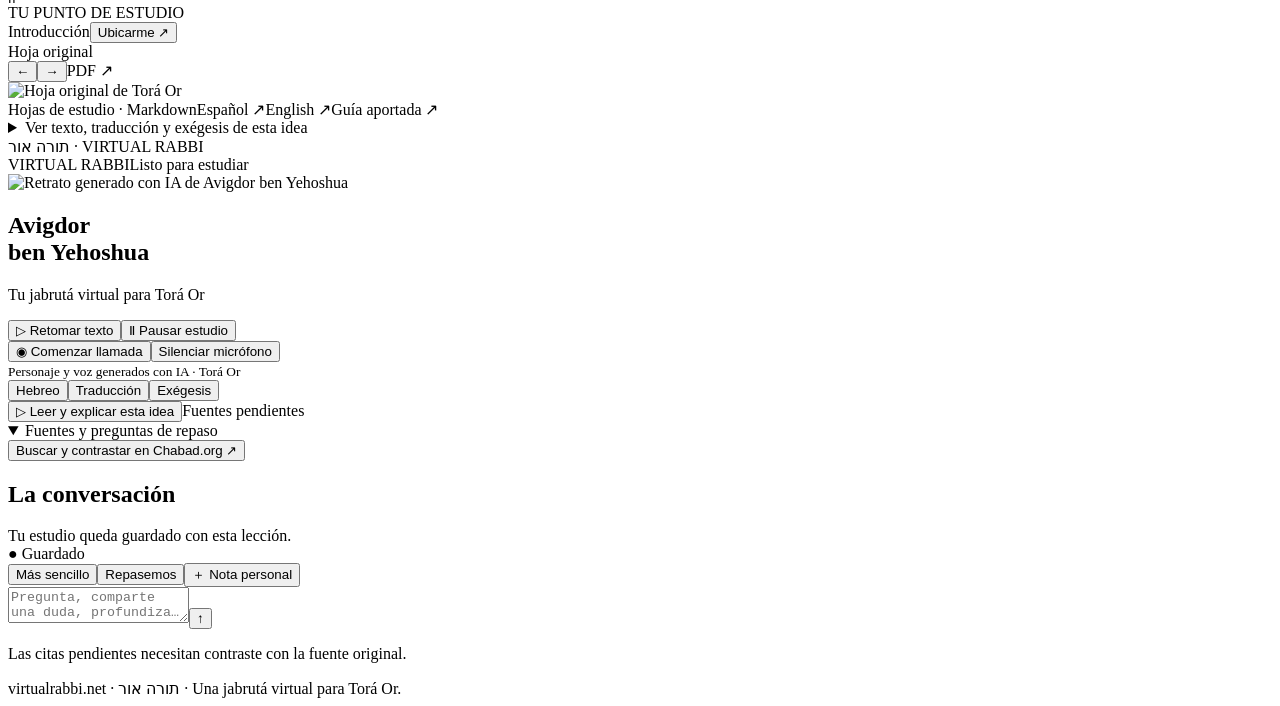
==== commit 5fe764f1: "Add the third Vaietze study sheet" ====
--- a/web/index.html
+++ b/web/index.html
@@ -6,7 +6,7 @@
 <header><a class="brand" href="/"><img src="/icon.svg" alt=""><span>virtual<span class="brand-blue">rabbi</span></span></a><div class="header-right"><span lang="he" class="bh">ב״ה</span><select id="parashaSelect" aria-label="Parashá"><option value="">Biblioteca · Library</option></select><span id="languageSlot"></span></div></header>
 <section id="libraryView" class="view">
   <div class="page-heading"><div><div class="eyebrow">תורה אור · TORÁ OR · ALTER REBBE</div><h1>Una jabrutá. Un poco más de luz.</h1><p>Estudiamos Torá Or juntos, una idea a la vez. Sin perder el lugar.</p></div><button class="secondary" id="uploadMain">＋ Añadir material</button></div>
-  <div class="welcome-card torah-welcome"><div class="mini-orb" aria-hidden="true"></div><div><div class="eyebrow">BIBLIOTECA · TRES PARASHOT</div><h2>Lej Lejá · Jayé Sará · Vaietzé <span lang="he" dir="rtl">לך לך · חיי שרה · ויצא</span></h2><p>Torá Or · Rabí Shneur Zalman de Liadí<br>Hebreo, traducción y explicación. Elige tu parashá y retoma tu lugar.</p><span class="subtle">Lej Lejá: 62 lecciones · Jayé Sará: 14 lecciones · Vaietzé: 31 lecciones</span></div><span class="welcome-he" lang="he" dir="rtl">תורה<br>אור</span></div>
+  <div class="welcome-card torah-welcome"><div class="mini-orb" aria-hidden="true"></div><div><div class="eyebrow">BIBLIOTECA · TRES PARASHOT</div><h2>Lej Lejá · Jayé Sará · Vaietzé <span lang="he" dir="rtl">לך לך · חיי שרה · ויצא</span></h2><p>Torá Or · Rabí Shneur Zalman de Liadí<br>Hebreo, traducción y explicación. Elige tu parashá y retoma tu lugar.</p><span class="subtle">Lej Lejá: 62 lecciones · Jayé Sará: 14 lecciones · Vaietzé: 45 lecciones</span></div><span class="welcome-he" lang="he" dir="rtl">תורה<br>אור</span></div>
   <div class="section-title"><h2>Torá Or, parashá a parashá <span id="libraryTotal">0 documentos</span></h2><input id="search" type="search" placeholder="Buscar en tu biblioteca…" aria-label="Buscar documentos"></div>
   <div id="documents" class="documents"></div>
   <div class="empty" id="emptyLibrary"><span class="empty-symbol">▤</span><h2>El primer texto empieza una biblioteca.</h2><p>Carga un PDF, aunque sus páginas sean imágenes.<br>Revisa el hebreo y conviértelo en una lección para volver a estudiar.</p><button class="secondary" id="emptyUpload">Cargar mi primer documento <span>↗</span></button></div>
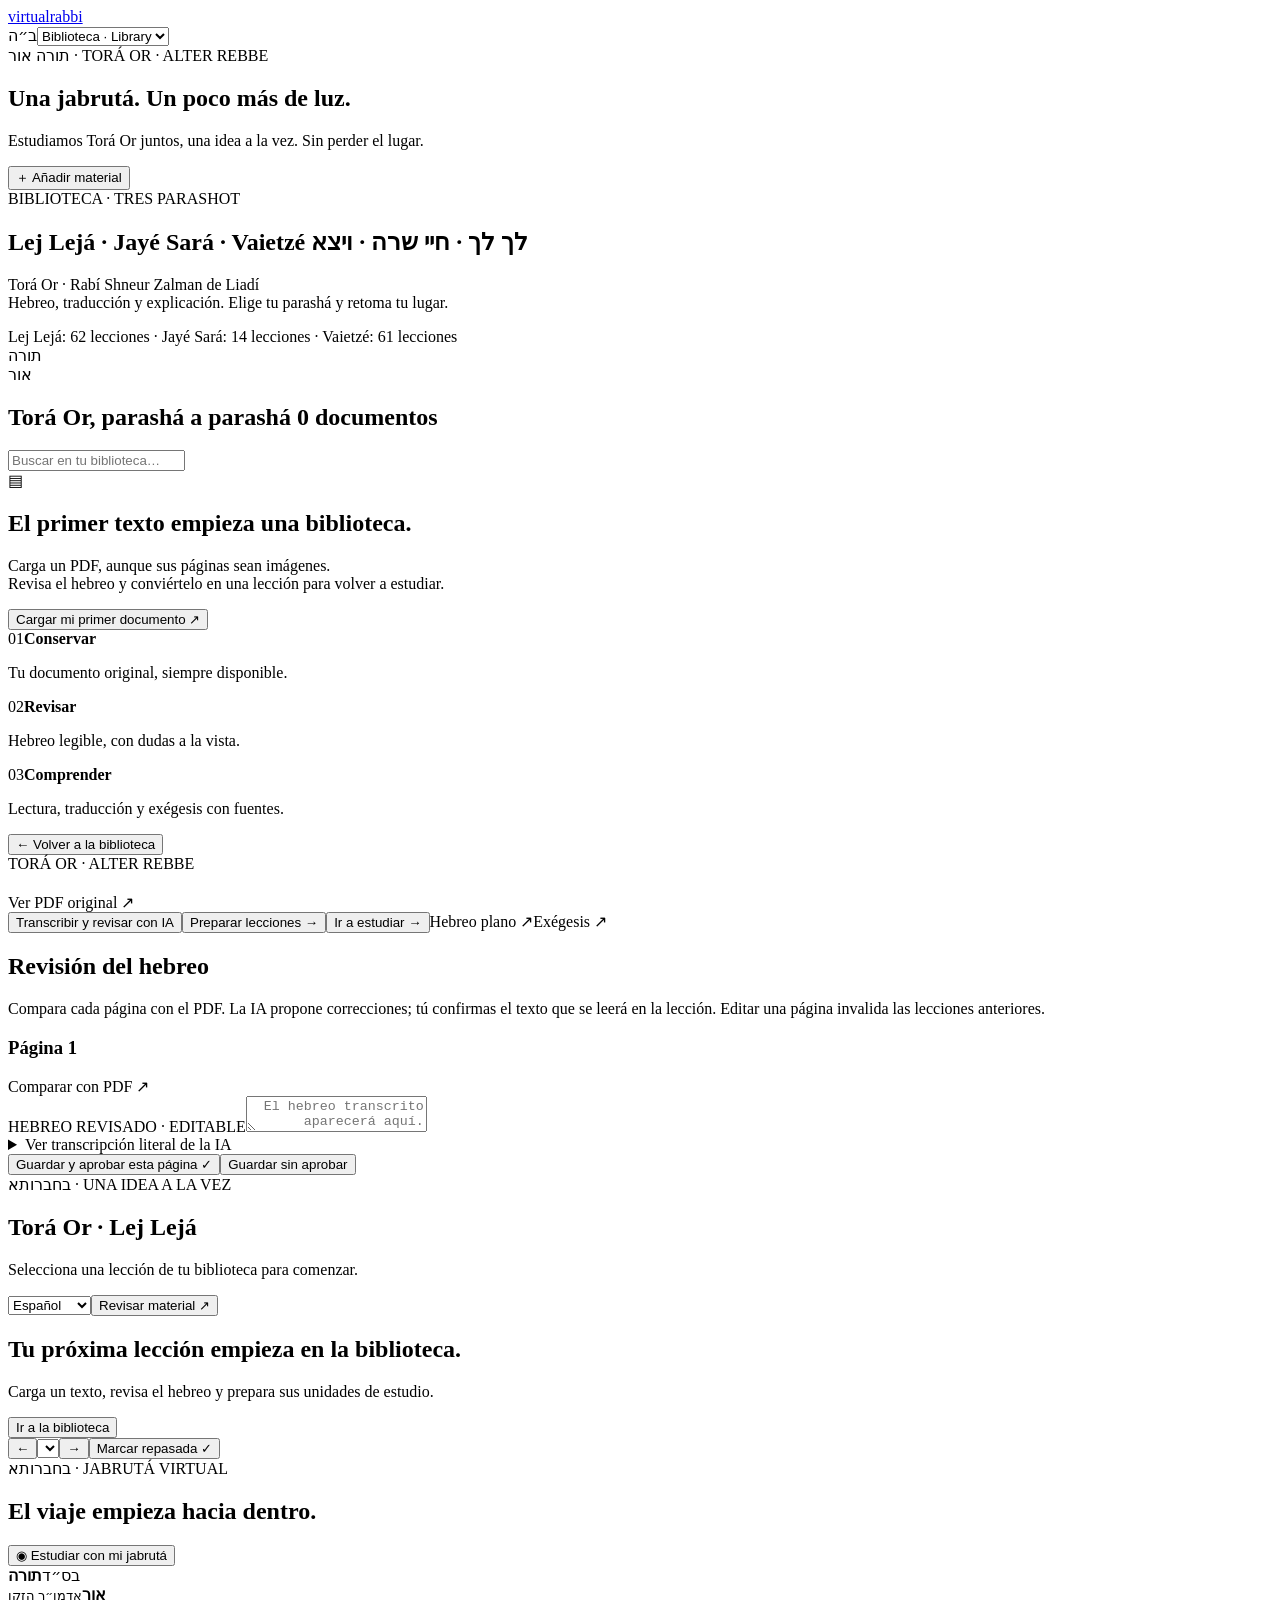
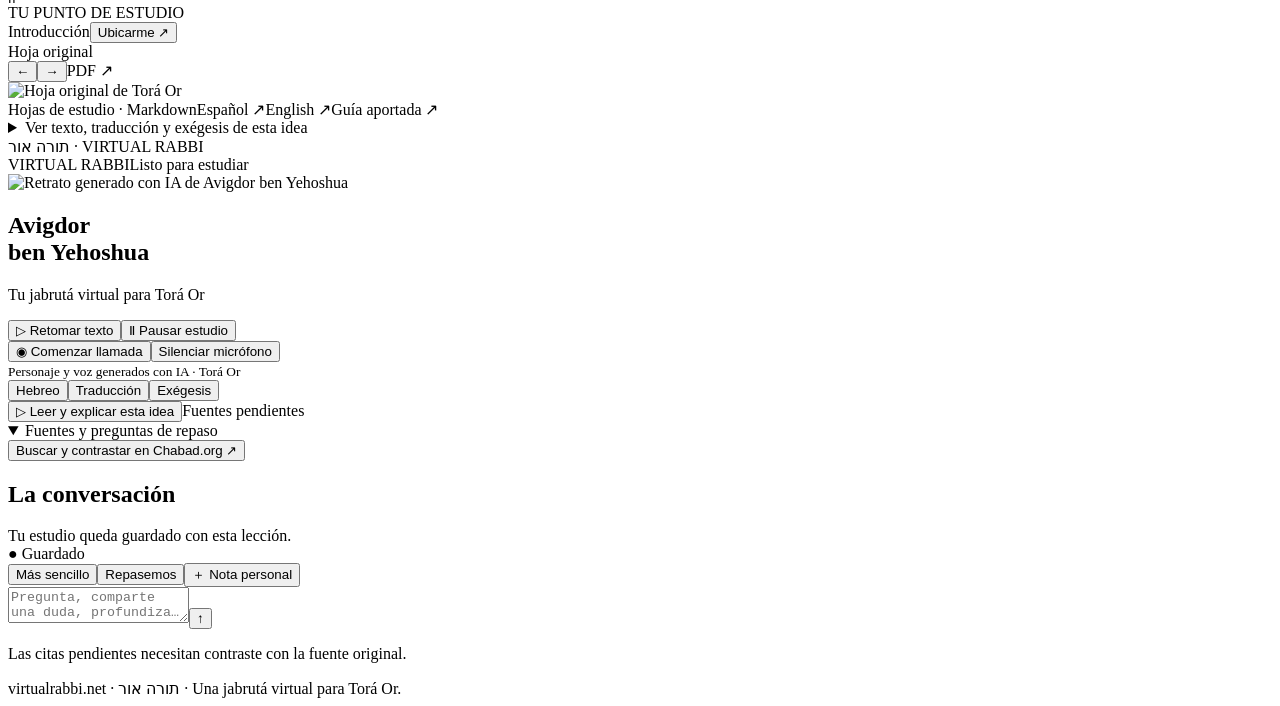
==== commit 2814e800: "Add the fourth Vaietze study sheet and complete the Biur" ====
--- a/web/index.html
+++ b/web/index.html
@@ -6,7 +6,7 @@
 <header><a class="brand" href="/"><img src="/icon.svg" alt=""><span>virtual<span class="brand-blue">rabbi</span></span></a><div class="header-right"><span lang="he" class="bh">ב״ה</span><select id="parashaSelect" aria-label="Parashá"><option value="">Biblioteca · Library</option></select><span id="languageSlot"></span></div></header>
 <section id="libraryView" class="view">
   <div class="page-heading"><div><div class="eyebrow">תורה אור · TORÁ OR · ALTER REBBE</div><h1>Una jabrutá. Un poco más de luz.</h1><p>Estudiamos Torá Or juntos, una idea a la vez. Sin perder el lugar.</p></div><button class="secondary" id="uploadMain">＋ Añadir material</button></div>
-  <div class="welcome-card torah-welcome"><div class="mini-orb" aria-hidden="true"></div><div><div class="eyebrow">BIBLIOTECA · TRES PARASHOT</div><h2>Lej Lejá · Jayé Sará · Vaietzé <span lang="he" dir="rtl">לך לך · חיי שרה · ויצא</span></h2><p>Torá Or · Rabí Shneur Zalman de Liadí<br>Hebreo, traducción y explicación. Elige tu parashá y retoma tu lugar.</p><span class="subtle">Lej Lejá: 62 lecciones · Jayé Sará: 14 lecciones · Vaietzé: 45 lecciones</span></div><span class="welcome-he" lang="he" dir="rtl">תורה<br>אור</span></div>
+  <div class="welcome-card torah-welcome"><div class="mini-orb" aria-hidden="true"></div><div><div class="eyebrow">BIBLIOTECA · TRES PARASHOT</div><h2>Lej Lejá · Jayé Sará · Vaietzé <span lang="he" dir="rtl">לך לך · חיי שרה · ויצא</span></h2><p>Torá Or · Rabí Shneur Zalman de Liadí<br>Hebreo, traducción y explicación. Elige tu parashá y retoma tu lugar.</p><span class="subtle">Lej Lejá: 62 lecciones · Jayé Sará: 14 lecciones · Vaietzé: 61 lecciones</span></div><span class="welcome-he" lang="he" dir="rtl">תורה<br>אור</span></div>
   <div class="section-title"><h2>Torá Or, parashá a parashá <span id="libraryTotal">0 documentos</span></h2><input id="search" type="search" placeholder="Buscar en tu biblioteca…" aria-label="Buscar documentos"></div>
   <div id="documents" class="documents"></div>
   <div class="empty" id="emptyLibrary"><span class="empty-symbol">▤</span><h2>El primer texto empieza una biblioteca.</h2><p>Carga un PDF, aunque sus páginas sean imágenes.<br>Revisa el hebreo y conviértelo en una lección para volver a estudiar.</p><button class="secondary" id="emptyUpload">Cargar mi primer documento <span>↗</span></button></div>
